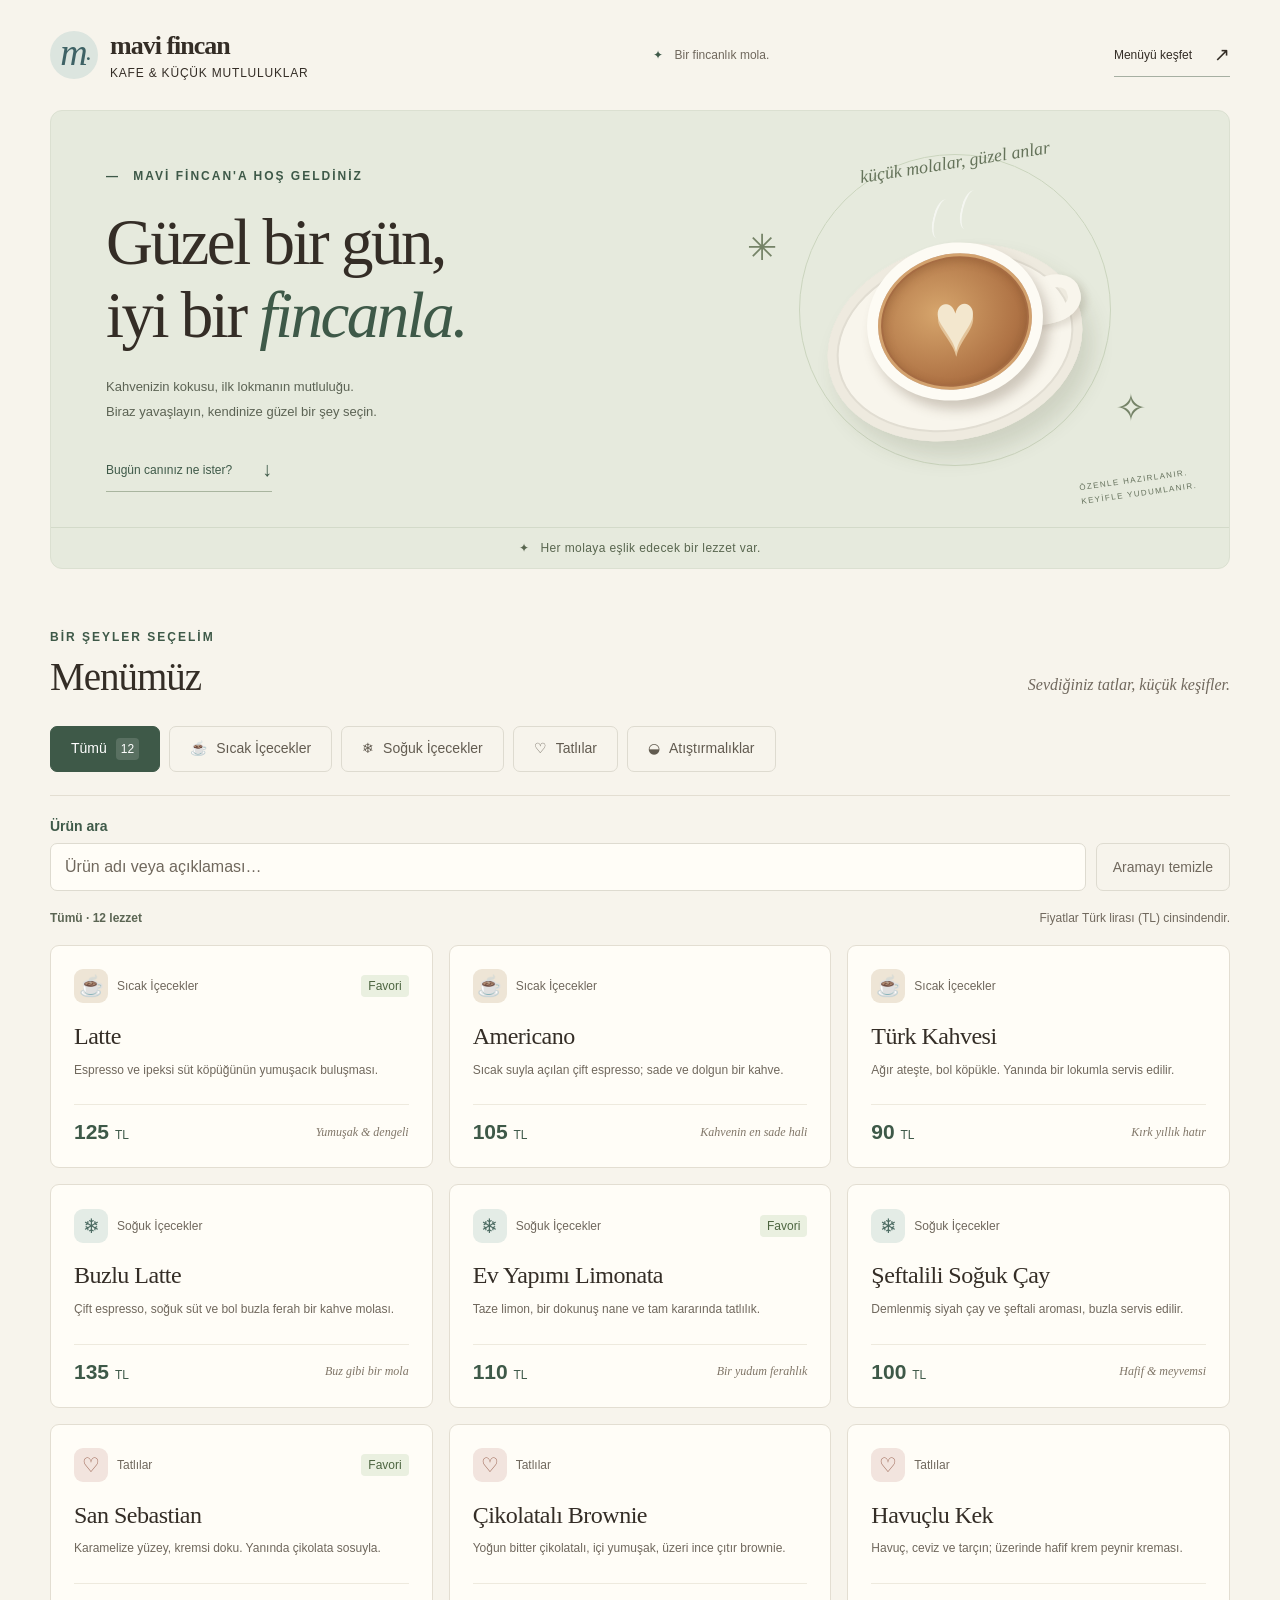
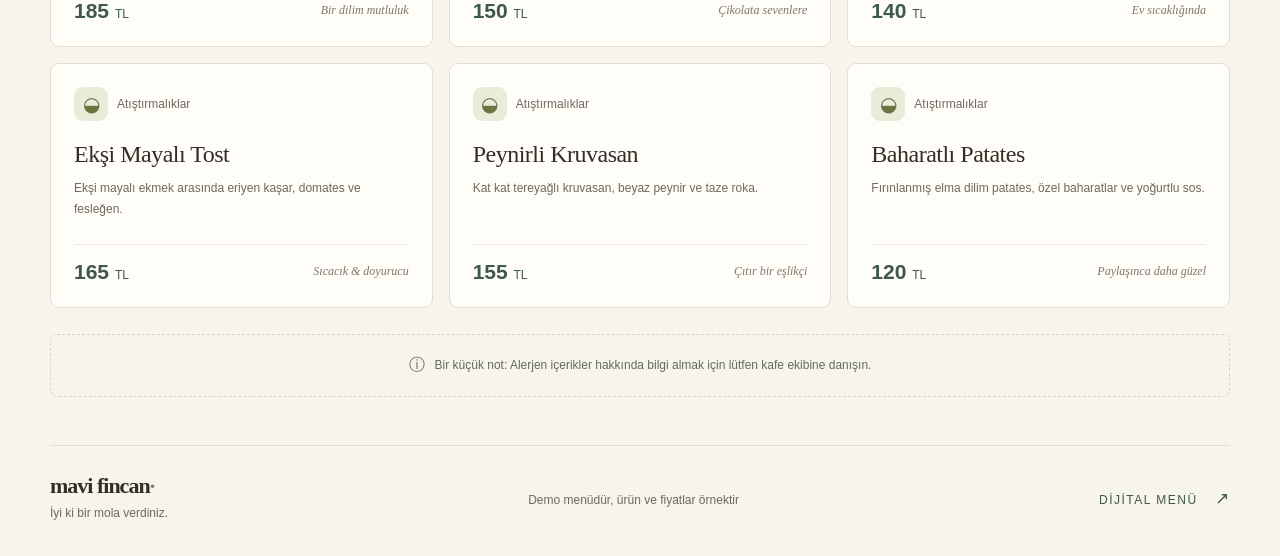
==== index.html @ 56ae2e64 "Mavi Fincan Kafe - ilk calisan surum" ====
<!DOCTYPE html>
<html lang="tr">
<head>
  <meta charset="UTF-8">
  <meta name="viewport" content="width=device-width, initial-scale=1.0">
  <meta name="theme-color" content="#f7f4ec">
  <meta name="description" content="Mavi Fincan Kafe'nin örnek dijital menüsü. Kahveler, serin içecekler, tatlılar ve küçük atıştırmalıklar.">
  <title>Mavi Fincan Kafe — Dijital QR Menü</title>
  <link rel="stylesheet" href="style.css">
  <script src="script.js" defer></script>
</head>
<body>
  <a class="skip-link" href="#menu">Menüye geç</a>
  <header class="site-header wrap">
    <a class="brand" href="index.html" aria-label="Mavi Fincan Kafe ana sayfa">
      <span class="brand-mark" aria-hidden="true">m<span>·</span></span>
      <span class="brand-name">mavi fincan<span>KAFE & KÜÇÜK MUTLULUKLAR</span></span>
    </a>
    <span class="header-note"><span aria-hidden="true">✦</span> Bir fincanlık mola.</span>
    <a class="menu-link" href="#menu">Menüyü keşfet <span aria-hidden="true">↗</span></a>
  </header>

  <main class="wrap">
    <section class="hero" aria-labelledby="welcome-title">
      <div class="hero-copy">
        <p class="eyebrow"><span aria-hidden="true">—</span> MAVİ FİNCAN'A HOŞ GELDİNİZ</p>
        <h1 id="welcome-title">Güzel bir gün,<br>iyi bir <em>fincanla.</em></h1>
        <p class="hero-description">Kahvenizin kokusu, ilk lokmanın mutluluğu.<br>Biraz yavaşlayın, kendinize güzel bir şey seçin.</p>
        <a class="hero-link" href="#menu">Bugün canınız ne ister? <span aria-hidden="true">↓</span></a>
      </div>
      <div class="coffee-scene" aria-hidden="true">
        <span class="scene-caption">küçük molalar, güzel anlar</span>
        <div class="steam steam-one"></div><div class="steam steam-two"></div>
        <div class="saucer"></div>
        <div class="cup-handle"></div>
        <div class="coffee-cup"><div class="coffee"><span class="milk-heart">♥</span></div></div>
        <span class="scene-spark spark-one">✳</span><span class="scene-spark spark-two">✧</span>
        <span class="scene-label">ÖZENLE HAZIRLANIR.<br>KEYİFLE YUDUMLANIR.</span>
      </div>
      <div class="hero-footnote"><span aria-hidden="true">✦</span> Her molaya eşlik edecek bir lezzet var.</div>
    </section>

    <section id="menu" class="menu-section" aria-labelledby="menu-title">
      <div class="section-heading">
        <div><p class="eyebrow">BİR ŞEYLER SEÇELİM</p><h2 id="menu-title">Menümüz</h2></div>
        <p>Sevdiğiniz tatlar, küçük keşifler.</p>
      </div>
      <nav class="category-nav" aria-label="Menü kategorileri" hidden>
        <button type="button" class="category-button is-active" data-filter="all" aria-pressed="true" aria-controls="menu-grid">Tümü <span>12</span></button>
        <button type="button" class="category-button" data-filter="hot" aria-pressed="false" aria-controls="menu-grid"><span aria-hidden="true">☕</span> Sıcak İçecekler</button>
        <button type="button" class="category-button" data-filter="cold" aria-pressed="false" aria-controls="menu-grid"><span aria-hidden="true">❄</span> Soğuk İçecekler</button>
        <button type="button" class="category-button" data-filter="dessert" aria-pressed="false" aria-controls="menu-grid"><span aria-hidden="true">♡</span> Tatlılar</button>
        <button type="button" class="category-button" data-filter="snack" aria-pressed="false" aria-controls="menu-grid"><span aria-hidden="true">◒</span> Atıştırmalıklar</button>
      </nav>
      <div class="menu-search" hidden>
        <label for="product-search">Ürün ara</label>
        <div class="search-controls">
          <input id="product-search" type="search" placeholder="Ürün adı veya açıklaması…" aria-controls="menu-grid" autocomplete="off">
          <button id="clear-search" type="button" disabled>Aramayı temizle</button>
        </div>
      </div>
      <div class="menu-meta"><p id="menu-status" role="status" aria-live="polite" aria-atomic="true">Tümü · 12 lezzet</p><span>Fiyatlar Türk lirası (TL) cinsindendir.</span></div>
      <div id="menu-grid" class="menu-grid">
        <article class="menu-card" data-category="hot">
          <div class="card-top"><span class="product-icon hot" aria-hidden="true">☕</span><span class="product-category">Sıcak İçecekler</span><span class="badge">Favori</span></div>
          <h3>Latte</h3><p>Espresso ve ipeksi süt köpüğünün yumuşacık buluşması.</p><div class="card-bottom"><span class="price">125 <span>TL</span></span><span class="product-note">Yumuşak & dengeli</span></div>
        </article>
        <article class="menu-card" data-category="hot">
          <div class="card-top"><span class="product-icon hot" aria-hidden="true">☕</span><span class="product-category">Sıcak İçecekler</span></div>
          <h3>Americano</h3><p>Sıcak suyla açılan çift espresso; sade ve dolgun bir kahve.</p><div class="card-bottom"><span class="price">105 <span>TL</span></span><span class="product-note">Kahvenin en sade hali</span></div>
        </article>
        <article class="menu-card" data-category="hot">
          <div class="card-top"><span class="product-icon hot" aria-hidden="true">☕</span><span class="product-category">Sıcak İçecekler</span></div>
          <h3>Türk Kahvesi</h3><p>Ağır ateşte, bol köpükle. Yanında bir lokumla servis edilir.</p><div class="card-bottom"><span class="price">90 <span>TL</span></span><span class="product-note">Kırk yıllık hatır</span></div>
        </article>
        <article class="menu-card" data-category="cold">
          <div class="card-top"><span class="product-icon cold" aria-hidden="true">❄</span><span class="product-category">Soğuk İçecekler</span></div>
          <h3>Buzlu Latte</h3><p>Çift espresso, soğuk süt ve bol buzla ferah bir kahve molası.</p><div class="card-bottom"><span class="price">135 <span>TL</span></span><span class="product-note">Buz gibi bir mola</span></div>
        </article>
        <article class="menu-card" data-category="cold">
          <div class="card-top"><span class="product-icon cold" aria-hidden="true">❄</span><span class="product-category">Soğuk İçecekler</span><span class="badge">Favori</span></div>
          <h3>Ev Yapımı Limonata</h3><p>Taze limon, bir dokunuş nane ve tam kararında tatlılık.</p><div class="card-bottom"><span class="price">110 <span>TL</span></span><span class="product-note">Bir yudum ferahlık</span></div>
        </article>
        <article class="menu-card" data-category="cold">
          <div class="card-top"><span class="product-icon cold" aria-hidden="true">❄</span><span class="product-category">Soğuk İçecekler</span></div>
          <h3>Şeftalili Soğuk Çay</h3><p>Demlenmiş siyah çay ve şeftali aroması, buzla servis edilir.</p><div class="card-bottom"><span class="price">100 <span>TL</span></span><span class="product-note">Hafif & meyvemsi</span></div>
        </article>
        <article class="menu-card" data-category="dessert">
          <div class="card-top"><span class="product-icon dessert" aria-hidden="true">♡</span><span class="product-category">Tatlılar</span><span class="badge">Favori</span></div>
          <h3>San Sebastian</h3><p>Karamelize yüzey, kremsi doku. Yanında çikolata sosuyla.</p><div class="card-bottom"><span class="price">185 <span>TL</span></span><span class="product-note">Bir dilim mutluluk</span></div>
        </article>
        <article class="menu-card" data-category="dessert">
          <div class="card-top"><span class="product-icon dessert" aria-hidden="true">♡</span><span class="product-category">Tatlılar</span></div>
          <h3>Çikolatalı Brownie</h3><p>Yoğun bitter çikolatalı, içi yumuşak, üzeri ince çıtır brownie.</p><div class="card-bottom"><span class="price">150 <span>TL</span></span><span class="product-note">Çikolata sevenlere</span></div>
        </article>
        <article class="menu-card" data-category="dessert">
          <div class="card-top"><span class="product-icon dessert" aria-hidden="true">♡</span><span class="product-category">Tatlılar</span></div>
          <h3>Havuçlu Kek</h3><p>Havuç, ceviz ve tarçın; üzerinde hafif krem peynir kreması.</p><div class="card-bottom"><span class="price">140 <span>TL</span></span><span class="product-note">Ev sıcaklığında</span></div>
        </article>
        <article class="menu-card" data-category="snack">
          <div class="card-top"><span class="product-icon snack" aria-hidden="true">◒</span><span class="product-category">Atıştırmalıklar</span></div>
          <h3>Ekşi Mayalı Tost</h3><p>Ekşi mayalı ekmek arasında eriyen kaşar, domates ve fesleğen.</p><div class="card-bottom"><span class="price">165 <span>TL</span></span><span class="product-note">Sıcacık & doyurucu</span></div>
        </article>
        <article class="menu-card" data-category="snack">
          <div class="card-top"><span class="product-icon snack" aria-hidden="true">◒</span><span class="product-category">Atıştırmalıklar</span></div>
          <h3>Peynirli Kruvasan</h3><p>Kat kat tereyağlı kruvasan, beyaz peynir ve taze roka.</p><div class="card-bottom"><span class="price">155 <span>TL</span></span><span class="product-note">Çıtır bir eşlikçi</span></div>
        </article>
        <article class="menu-card" data-category="snack">
          <div class="card-top"><span class="product-icon snack" aria-hidden="true">◒</span><span class="product-category">Atıştırmalıklar</span></div>
          <h3>Baharatlı Patates</h3><p>Fırınlanmış elma dilim patates, özel baharatlar ve yoğurtlu sos.</p><div class="card-bottom"><span class="price">120 <span>TL</span></span><span class="product-note">Paylaşınca daha güzel</span></div>
        </article>
      </div>
      <p id="no-results" class="no-results" hidden>Aradığınız ürün bulunamadı</p>
      <aside class="allergy-note"><span aria-hidden="true">ⓘ</span><p>Bir küçük not: Alerjen içerikler hakkında bilgi almak için lütfen kafe ekibine danışın.</p></aside>
    </section>
  </main>
  <footer class="site-footer wrap"><div><span class="footer-brand">mavi fincan<span>·</span></span><p>İyi ki bir mola verdiniz.</p></div><p>Demo menüdür, ürün ve fiyatlar örnektir</p><span class="footer-label">DİJİTAL MENÜ <span aria-hidden="true">↗</span></span></footer>
</body>
</html>
---- style.css ----
:root {
  color-scheme: light;
  --paper: #f7f4ec;
  --ink: #342d26;
  --muted: #70685d;
  --green: #3e5948;
  --line: #e3ded2;
  --serif: Georgia, 'Times New Roman', serif;
}
* { box-sizing: border-box; }
html { scroll-behavior: smooth; scroll-padding-top: 24px; }
body { margin: 0; background: var(--paper); color: var(--ink); font-family: 'Segoe UI', Arial, sans-serif; -webkit-font-smoothing: antialiased; }
a { color: inherit; }
button { font: inherit; }
[hidden] { display: none !important; }
:focus-visible { outline: 3px solid #24658a; outline-offset: 5px; }
.wrap { width: min(1180px, calc(100% - 40px)); margin-inline: auto; }
.skip-link { position: fixed; z-index: 10; top: 12px; left: 12px; padding: 14px 20px; background: white; border-radius: 8px; transform: translateY(-150%); }
.skip-link:focus { transform: translateY(0); }
.site-header { display: flex; align-items: center; justify-content: space-between; gap: 24px; min-height: 110px; }
.brand { display: flex; align-items: center; gap: 12px; text-decoration: none; }
.brand-mark { display: grid; place-content: center; position: relative; width: 48px; height: 48px; background: #dce5df; color: #3e6265; border-radius: 50%; font: italic 38px var(--serif); padding-bottom: 7px; }
.brand-mark span { position: absolute; right: 7px; bottom: 7px; font-size: 24px; }
.brand-name { font: bold 26px var(--serif); letter-spacing: -1px; }
.brand-name > span { display: block; margin-top: 5px; font: 12px 'Segoe UI', Arial, sans-serif; letter-spacing: .8px; }
.header-note { font-size: 12px; color: var(--muted); }
.header-note > span { margin-right: 8px; color: var(--green); }
.menu-link { display: flex; align-items: center; gap: 22px; min-height: 44px; text-decoration: none; font-size: 12px; border-bottom: 1px solid #a6afa2; }
.menu-link span { font-size: 19px; }
.hero { position: relative; display: grid; grid-template-columns: 1.15fr 1fr; overflow: hidden; background: #e6eadd; border: 1px solid #dbe0d1; border-radius: 12px; }
.hero-copy { position: relative; z-index: 1; padding: 55px 0 76px 55px; }
.eyebrow { margin: 0 0 20px; color: var(--green); font-size: 12px; font-weight: 600; letter-spacing: 2px; line-height: 1.7; }
.eyebrow > span { margin-right: 8px; }
h1 { margin: 0; font: 400 clamp(42px, 5.1vw, 65px)/1.12 var(--serif); letter-spacing: -2.5px; }
h1 em { color: var(--green); font-weight: 400; }
.hero-description { margin: 23px 0 24px; font-size: 13px; line-height: 1.9; color: #5c6354; }
.hero-link { display: inline-flex; gap: 30px; align-items: center; min-height: 44px; color: var(--green); font-size: 12px; text-decoration: none; border-bottom: 1px solid #a9b59f; }
.hero-link span { font-size: 20px; }
.hero-footnote { position: absolute; bottom: 0; width: 100%; padding: 13px 24px; text-align: center; border-top: 1px solid #d3dac9; color: #59664f; font-size: 12px; letter-spacing: .4px; }
.hero-footnote span { margin-right: 7px; }
.coffee-scene { position: relative; min-height: 390px; }
.coffee-scene::before { content: ''; position: absolute; width: 310px; height: 310px; top: 43px; left: 50%; transform: translateX(-50%); border: 1px solid #cbd5be; border-radius: 50%; }
.scene-caption { position: absolute; top: 41px; left: 50%; width: 240px; text-align: center; transform: translateX(-50%) rotate(-9deg); font: italic 18px var(--serif); color: #65735a; }
.saucer { position: absolute; width: 258px; height: 193px; background: #f8f5ec; border-radius: 50%; left: 50%; top: 135px; transform: translateX(-50%) rotate(-14deg); box-shadow: 6px 17px 22px #3c452125, inset 0 0 0 9px #eeeadf, inset 0 0 0 11px #e1ddd2; }
.coffee-cup { position: absolute; top: 132px; left: 50%; transform: translateX(-50%) rotate(-14deg); width: 177px; height: 157px; border: 11px solid #fdfbf4; border-radius: 50%; background: #a66c43; box-shadow: 4px 10px 12px #55412b40, inset 0 0 0 3px #d3a26e; }
.coffee { position: absolute; inset: 5px; border-radius: 50%; background: radial-gradient(ellipse at 40% 40%, #d6a56c, #af7345 65%, #87532e); box-shadow: inset 1px 3px 9px #65361840; display: grid; place-items: center; }
.milk-heart { color: #f3e7ce; font-size: 84px; line-height: 1; transform: rotate(13deg) scaleX(.85); text-shadow: 0 5px 0 #e3c399; }
.cup-handle { position: absolute; top: 165px; left: calc(50% + 63px); width: 63px; height: 47px; border: 13px solid #f8f5ec; border-radius: 45%; transform: rotate(-18deg); box-shadow: 4px 5px 7px #55412b24; }
.steam { position: absolute; z-index: 2; width: 17px; height: 40px; border-left: 2px solid #fff9; border-radius: 50%; top: 88px; left: calc(50% - 22px); transform: rotate(14deg); }
.steam-two { left: calc(50% + 6px); top: 79px; }
.scene-spark { position: absolute; color: #758367; }
.spark-one { top: 116px; left: 12%; font-size: 36px; }
.spark-two { top: 275px; right: 15%; font-size: 38px; }
.scene-label { position: absolute; right: 32px; bottom: 67px; font-size: 8px; line-height: 1.8; letter-spacing: 1.4px; color: #66725d; transform: rotate(-8deg); }
.menu-section { padding-top: 58px; }
.section-heading { display: flex; align-items: flex-end; justify-content: space-between; gap: 20px; margin-bottom: 27px; }
.section-heading .eyebrow { margin-bottom: 6px; font-size: 12px; }
h2 { margin: 0; font: 400 39px var(--serif); letter-spacing: -1px; }
.section-heading > p { margin: 0 0 5px; font: italic 16px var(--serif); color: var(--muted); }
.category-nav { display: flex; flex-wrap: wrap; gap: 9px; border-bottom: 1px solid var(--line); padding-bottom: 23px; }
.category-button { display: inline-flex; justify-content: center; align-items: center; gap: 9px; min-width: 0; max-width: 100%; min-height: 46px; padding: 11px 20px; border-radius: 7px; border: 1px solid #dedbd0; background: transparent; color: #625b50; cursor: pointer; font-size: 14px; line-height: 1.5; overflow-wrap: anywhere; transition: background .16s, color .16s, border-color .16s; }
.category-button > span { font-size: 14px; }
.category-button:first-child > span { font-size: 12px; padding: 2px 5px; background: #ffffff24; border-radius: 4px; }
.category-button:hover { border-color: var(--green); background: #e7ebdf; }
.category-button.is-active { color: #fff; background: var(--green); border-color: var(--green); }
.menu-search { margin-top: 22px; }
.menu-search label { display: block; margin-bottom: 9px; color: var(--green); font-size: 14px; font-weight: 600; }
.search-controls { display: flex; flex-wrap: wrap; gap: 10px; }
.search-controls input { flex: 1 1 220px; min-width: 0; width: 100%; min-height: 48px; border: 1px solid #dedbd0; border-radius: 7px; padding: 12px 14px; background: #fffdf7; color: var(--ink); font: inherit; font-size: 16px; }
.search-controls input::placeholder { color: var(--muted); opacity: 1; }
.search-controls button { min-height: 48px; max-width: 100%; padding: 11px 16px; border: 1px solid #dedbd0; border-radius: 7px; background: transparent; color: var(--green); font-size: 14px; cursor: pointer; }
.search-controls button:hover:not(:disabled) { background: #e7ebdf; border-color: var(--green); }
.search-controls button:disabled { color: var(--muted); cursor: default; }
.no-results { margin: 0; padding: 28px 20px; border: 1px solid var(--line); border-radius: 9px; background: #fffdf7; color: var(--muted); text-align: center; font-size: 16px; line-height: 1.6; }
.menu-meta { display: flex; flex-wrap: wrap; align-items: center; justify-content: space-between; gap: 8px; margin: 20px 0; font-size: 12px; color: var(--muted); }
.menu-meta p { margin: 0; color: #5b6553; font-weight: 600; font-size: 12px; }
.menu-grid { display: grid; grid-template-columns: repeat(3, minmax(0, 1fr)); gap: 16px; }
.menu-card { display: flex; flex-direction: column; padding: 23px; border: 1px solid var(--line); border-radius: 9px; background: #fffdf7; transition: border-color .18s, box-shadow .18s; }
.menu-card:hover { border-color: #b7bfa9; box-shadow: 0 6px 18px #493c2408; }
.card-top { display: flex; align-items: center; gap: 9px; min-height: 35px; margin-bottom: 18px; }
.product-icon { display: grid; place-items: center; width: 34px; height: 34px; flex-shrink: 0; border-radius: 9px; font-size: 20px; }
.hot { background: #eee5d6; color: #7d583a; }
.cold { background: #e4ece6; color: #4b6a61; }
.dessert { background: #f2e4de; color: #9a6351; }
.snack { background: #ebebd9; color: #6d7444; }
.product-category { font-size: 12px; color: var(--muted); }
.badge { margin-left: auto; padding: 4px 7px; border-radius: 4px; background: #eaf0e0; color: #4d6540; font-size: 12px; }
h3 { margin: 0 0 9px; font: 400 24px/1.2 var(--serif); letter-spacing: -.5px; }
.menu-card > p { color: var(--muted); font-size: 12px; line-height: 1.8; margin: 0 0 23px; }
.card-bottom { display: flex; align-items: center; justify-content: space-between; gap: 8px; margin-top: auto; padding-top: 15px; border-top: 1px solid #eeeade; }
.price { color: var(--green); font-size: 21px; font-weight: 600; white-space: nowrap; }
.price > span { font-size: 12px; font-weight: 400; }
.product-note { color: #807668; font: italic 12px var(--serif); text-align: right; }
.allergy-note { display: flex; align-items: center; justify-content: center; gap: 10px; padding: 20px; margin: 26px 0 48px; border: 1px dashed #d4d7c8; border-radius: 7px; color: #646b58; }
.allergy-note p { margin: 0; font-size: 12px; line-height: 1.7; }
.site-footer { display: flex; flex-wrap: wrap; align-items: center; justify-content: space-between; gap: 25px; border-top: 1px solid var(--line); padding-block: 27px 33px; }
.footer-brand { font: bold 22px var(--serif); letter-spacing: -1px; }
.footer-brand > span { color: #688177; }
.site-footer p { margin: 5px 0 0; color: var(--muted); font-size: 12px; line-height: 1.6; }
.footer-label { color: var(--green); font-size: 12px; letter-spacing: 1.5px; white-space: nowrap; }
.footer-label > span { margin-left: 12px; font-size: 17px; }
@media (min-width: 1400px) { .site-header { min-height: 125px; } .hero-copy { padding-top: 65px; padding-bottom: 85px; } }
@media (max-width: 900px) {
  .header-note { display: none; }
  .hero-copy { padding-left: 30px; }
  .coffee-scene { transform: scale(.88); transform-origin: center; }
  .menu-grid { grid-template-columns: repeat(2, minmax(0, 1fr)); }
  .scene-label { right: 0; }
}
@media (max-width: 600px) {
  .wrap { width: calc(100% - 32px); }
  .site-header { min-height: 90px; gap: 12px; flex-wrap: wrap; padding-block: 16px; }
  .brand { gap: 8px; min-width: 0; max-width: 100%; }
  .brand-mark { width: 39px; height: 39px; font-size: 31px; flex-shrink: 0; }
  .brand-name { font-size: 23px; }
  .brand-name > span { font-size: 12px; letter-spacing: .8px; }
  .menu-link { font-size: 12px; gap: 8px; }
  .hero { grid-template-columns: 1fr; }
  .hero-copy { padding: 32px 25px 0; }
  .hero-copy .eyebrow { font-size: 12px; letter-spacing: 1.5px; margin-bottom: 17px; }
  h1 { font-size: clamp(39px, 10vw, 56px); letter-spacing: -1.8px; }
  .hero-description { margin: 18px 0 14px; font-size: 12px; }
  .coffee-scene { height: 275px; min-height: 0; margin-top: -12px; margin-bottom: 31px; transform: scale(.78); transform-origin: center 30%; }
  .scene-caption { top: 28px; }
  .coffee-scene::before { top: 25px; width: 285px; height: 285px; }
  .scene-label { bottom: -14px; right: 4px; }
  .spark-one { left: 6%; }
  .spark-two { right: 4%; top: 225px; }
  .hero-footnote { padding: 12px 9px; font-size: 12px; }
  .menu-section { padding-top: 35px; }
  .section-heading { margin-bottom: 22px; }
  h2 { font-size: 34px; }
  .section-heading > p { font-size: 12px; max-width: 115px; text-align: right; line-height: 1.5; }
  .category-nav { gap: 7px; padding-bottom: 18px; }
  .category-button { flex: 1 1 auto; padding: 11px 12px; font-size: 14px; }
  .menu-meta { margin-block: 17px; gap: 9px; }
  .menu-meta > span { font-size: 12px; }
  .menu-grid { grid-template-columns: 1fr; gap: 12px; }
  .menu-card { padding: 20px; }
  .card-top { margin-bottom: 14px; }
  .menu-card > p { font-size: 13px; margin-bottom: 18px; }
  .product-category { font-size: 12px; }
  .product-note { font-size: 12px; }
  .allergy-note { justify-content: flex-start; padding: 15px; margin-bottom: 30px; }
  .site-footer { flex-wrap: wrap; gap: 18px; }
  .site-footer > p { order: 3; width: 100%; border-top: 1px solid var(--line); padding-top: 16px; }
}
@media (prefers-reduced-motion: reduce) { html { scroll-behavior: auto; } *, *::before, *::after { transition: none !important; } }
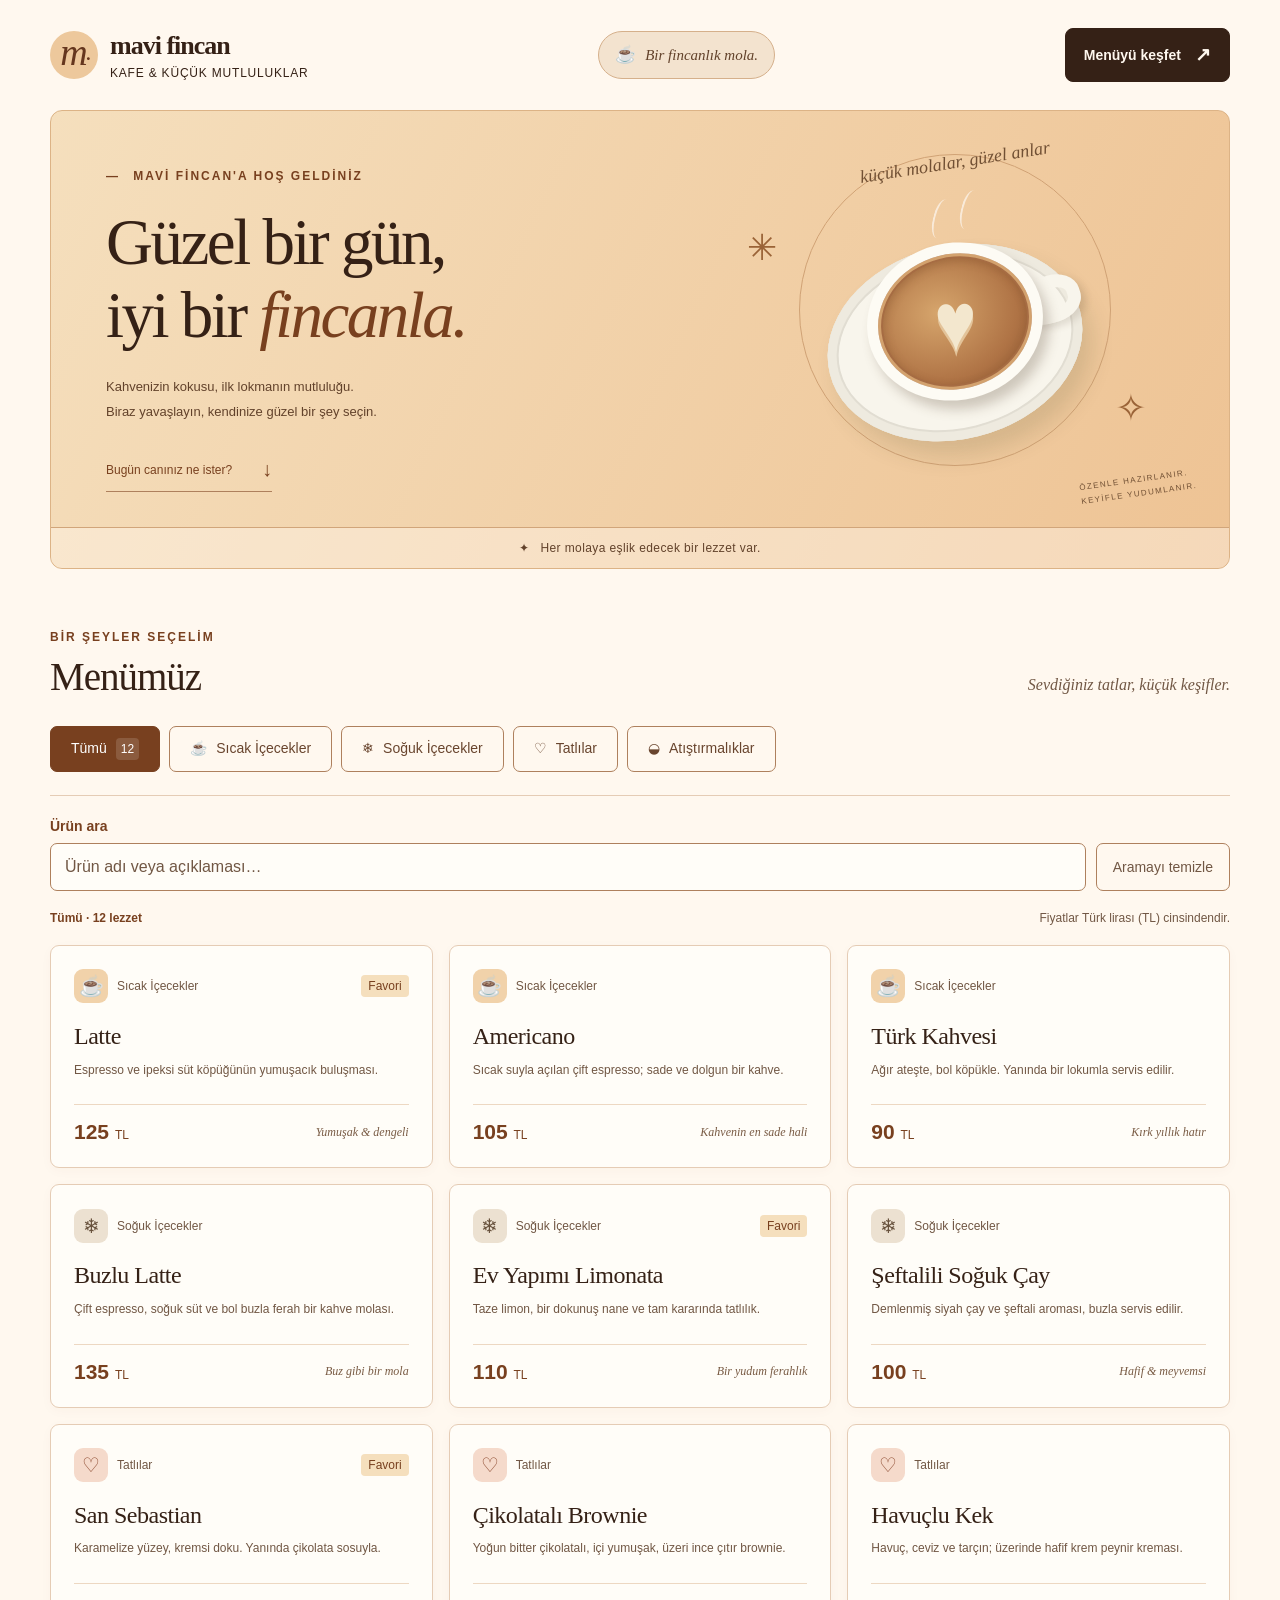
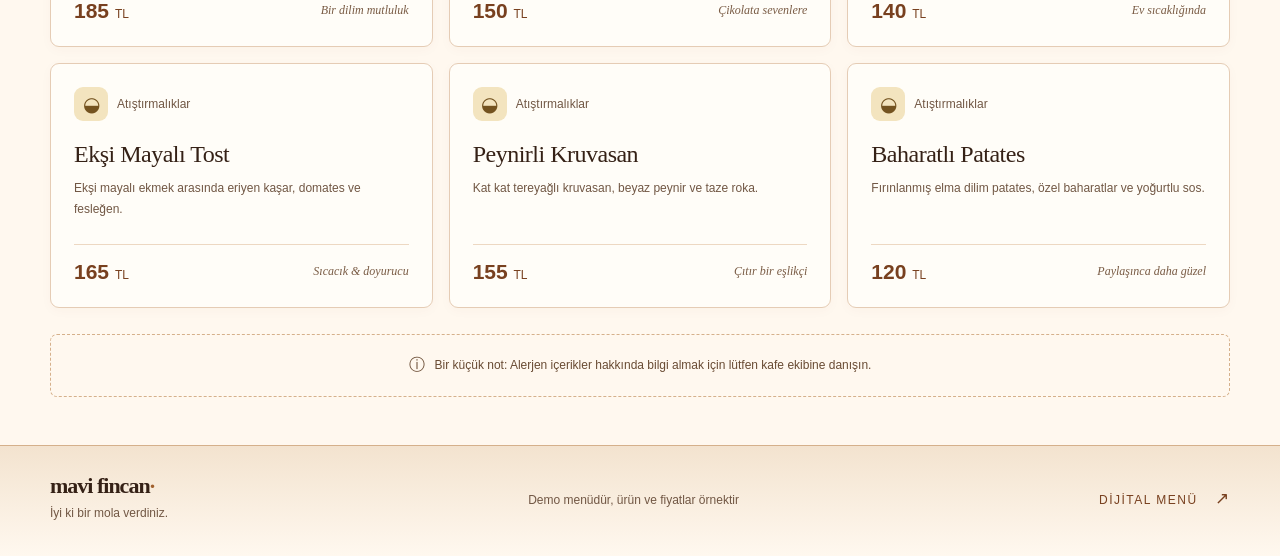
==== commit 1ca9a0aa: "Improve cafe design and mobile header" ====
--- a/index.html
+++ b/index.html
@@ -16,7 +16,7 @@
       <span class="brand-mark" aria-hidden="true">m<span>·</span></span>
       <span class="brand-name">mavi fincan<span>KAFE & KÜÇÜK MUTLULUKLAR</span></span>
     </a>
-    <span class="header-note"><span aria-hidden="true">✦</span> Bir fincanlık mola.</span>
+    <span class="header-note"><span aria-hidden="true">☕</span> Bir fincanlık mola.</span>
     <a class="menu-link" href="#menu">Menüyü keşfet <span aria-hidden="true">↗</span></a>
   </header>
 
--- a/style.css
+++ b/style.css
@@ -1,10 +1,10 @@
 :root {
   color-scheme: light;
-  --paper: #f7f4ec;
-  --ink: #342d26;
-  --muted: #70685d;
-  --green: #3e5948;
-  --line: #e3ded2;
+  --paper: #fff8ef;
+  --ink: #352116;
+  --muted: #715744;
+  --accent: #78401f;
+  --line: #e5ccb5;
   --serif: Georgia, 'Times New Roman', serif;
 }
 * { box-sizing: border-box; }
@@ -19,28 +19,29 @@
 .skip-link:focus { transform: translateY(0); }
 .site-header { display: flex; align-items: center; justify-content: space-between; gap: 24px; min-height: 110px; }
 .brand { display: flex; align-items: center; gap: 12px; text-decoration: none; }
-.brand-mark { display: grid; place-content: center; position: relative; width: 48px; height: 48px; background: #dce5df; color: #3e6265; border-radius: 50%; font: italic 38px var(--serif); padding-bottom: 7px; }
+.brand-mark { display: grid; place-content: center; position: relative; width: 48px; height: 48px; background: #edc89c; color: #65361e; border-radius: 50%; font: italic 38px var(--serif); padding-bottom: 7px; }
 .brand-mark span { position: absolute; right: 7px; bottom: 7px; font-size: 24px; }
 .brand-name { font: bold 26px var(--serif); letter-spacing: -1px; }
 .brand-name > span { display: block; margin-top: 5px; font: 12px 'Segoe UI', Arial, sans-serif; letter-spacing: .8px; }
-.header-note { font-size: 12px; color: var(--muted); }
-.header-note > span { margin-right: 8px; color: var(--green); }
-.menu-link { display: flex; align-items: center; gap: 22px; min-height: 44px; text-decoration: none; font-size: 12px; border-bottom: 1px solid #a6afa2; }
-.menu-link span { font-size: 19px; }
-.hero { position: relative; display: grid; grid-template-columns: 1.15fr 1fr; overflow: hidden; background: #e6eadd; border: 1px solid #dbe0d1; border-radius: 12px; }
+.header-note { display: inline-flex; align-items: center; gap: 9px; max-width: 100%; padding: 10px 16px; border: 1px solid #d5b08b; border-radius: 999px; background: #f3e3cf; color: #62422b; font: italic 15px/1.5 var(--serif); }
+.header-note > span { flex-shrink: 0; color: var(--accent); font-size: 17px; font-style: normal; }
+.menu-link { display: inline-flex; justify-content: center; align-items: center; gap: 14px; min-height: 48px; max-width: 100%; padding: 12px 18px; text-decoration: none; font-size: 14px; font-weight: 600; line-height: 1.5; border: 1px solid #352116; border-radius: 8px; background: #352116; color: #fff8ef; transition: background-color .16s, border-color .16s; }
+.menu-link:hover { background: #623b25; border-color: #623b25; }
+.menu-link span { flex-shrink: 0; font-size: 19px; }
+.hero { position: relative; display: grid; grid-template-columns: 1.15fr 1fr; overflow: hidden; background: linear-gradient(115deg, #f5dfbd, #eec394); border: 1px solid #dcb386; border-radius: 12px; }
 .hero-copy { position: relative; z-index: 1; padding: 55px 0 76px 55px; }
-.eyebrow { margin: 0 0 20px; color: var(--green); font-size: 12px; font-weight: 600; letter-spacing: 2px; line-height: 1.7; }
+.eyebrow { margin: 0 0 20px; color: var(--accent); font-size: 12px; font-weight: 600; letter-spacing: 2px; line-height: 1.7; }
 .eyebrow > span { margin-right: 8px; }
 h1 { margin: 0; font: 400 clamp(42px, 5.1vw, 65px)/1.12 var(--serif); letter-spacing: -2.5px; }
-h1 em { color: var(--green); font-weight: 400; }
-.hero-description { margin: 23px 0 24px; font-size: 13px; line-height: 1.9; color: #5c6354; }
-.hero-link { display: inline-flex; gap: 30px; align-items: center; min-height: 44px; color: var(--green); font-size: 12px; text-decoration: none; border-bottom: 1px solid #a9b59f; }
+h1 em { color: var(--accent); font-weight: 400; }
+.hero-description { margin: 23px 0 24px; font-size: 13px; line-height: 1.9; color: #62422b; }
+.hero-link { display: inline-flex; gap: 30px; align-items: center; min-height: 44px; color: var(--accent); font-size: 12px; text-decoration: none; border-bottom: 1px solid #ae805d; }
 .hero-link span { font-size: 20px; }
-.hero-footnote { position: absolute; bottom: 0; width: 100%; padding: 13px 24px; text-align: center; border-top: 1px solid #d3dac9; color: #59664f; font-size: 12px; letter-spacing: .4px; }
+.hero-footnote { position: absolute; bottom: 0; width: 100%; padding: 13px 24px; text-align: center; border-top: 1px solid #d1a57a; background: #fff8ef66; color: #62422b; font-size: 12px; letter-spacing: .4px; }
 .hero-footnote span { margin-right: 7px; }
 .coffee-scene { position: relative; min-height: 390px; }
-.coffee-scene::before { content: ''; position: absolute; width: 310px; height: 310px; top: 43px; left: 50%; transform: translateX(-50%); border: 1px solid #cbd5be; border-radius: 50%; }
-.scene-caption { position: absolute; top: 41px; left: 50%; width: 240px; text-align: center; transform: translateX(-50%) rotate(-9deg); font: italic 18px var(--serif); color: #65735a; }
+.coffee-scene::before { content: ''; position: absolute; width: 310px; height: 310px; top: 43px; left: 50%; transform: translateX(-50%); border: 1px solid #d0a275; border-radius: 50%; }
+.scene-caption { position: absolute; top: 41px; left: 50%; width: 240px; text-align: center; transform: translateX(-50%) rotate(-9deg); font: italic 18px var(--serif); color: #715034; }
 .saucer { position: absolute; width: 258px; height: 193px; background: #f8f5ec; border-radius: 50%; left: 50%; top: 135px; transform: translateX(-50%) rotate(-14deg); box-shadow: 6px 17px 22px #3c452125, inset 0 0 0 9px #eeeadf, inset 0 0 0 11px #e1ddd2; }
 .coffee-cup { position: absolute; top: 132px; left: 50%; transform: translateX(-50%) rotate(-14deg); width: 177px; height: 157px; border: 11px solid #fdfbf4; border-radius: 50%; background: #a66c43; box-shadow: 4px 10px 12px #55412b40, inset 0 0 0 3px #d3a26e; }
 .coffee { position: absolute; inset: 5px; border-radius: 50%; background: radial-gradient(ellipse at 40% 40%, #d6a56c, #af7345 65%, #87532e); box-shadow: inset 1px 3px 9px #65361840; display: grid; place-items: center; }
@@ -48,56 +49,57 @@
 .cup-handle { position: absolute; top: 165px; left: calc(50% + 63px); width: 63px; height: 47px; border: 13px solid #f8f5ec; border-radius: 45%; transform: rotate(-18deg); box-shadow: 4px 5px 7px #55412b24; }
 .steam { position: absolute; z-index: 2; width: 17px; height: 40px; border-left: 2px solid #fff9; border-radius: 50%; top: 88px; left: calc(50% - 22px); transform: rotate(14deg); }
 .steam-two { left: calc(50% + 6px); top: 79px; }
-.scene-spark { position: absolute; color: #758367; }
+.scene-spark { position: absolute; color: #9a6337; }
 .spark-one { top: 116px; left: 12%; font-size: 36px; }
 .spark-two { top: 275px; right: 15%; font-size: 38px; }
-.scene-label { position: absolute; right: 32px; bottom: 67px; font-size: 8px; line-height: 1.8; letter-spacing: 1.4px; color: #66725d; transform: rotate(-8deg); }
+.scene-label { position: absolute; right: 32px; bottom: 67px; font-size: 8px; line-height: 1.8; letter-spacing: 1.4px; color: #715034; transform: rotate(-8deg); }
 .menu-section { padding-top: 58px; }
 .section-heading { display: flex; align-items: flex-end; justify-content: space-between; gap: 20px; margin-bottom: 27px; }
 .section-heading .eyebrow { margin-bottom: 6px; font-size: 12px; }
 h2 { margin: 0; font: 400 39px var(--serif); letter-spacing: -1px; }
 .section-heading > p { margin: 0 0 5px; font: italic 16px var(--serif); color: var(--muted); }
 .category-nav { display: flex; flex-wrap: wrap; gap: 9px; border-bottom: 1px solid var(--line); padding-bottom: 23px; }
-.category-button { display: inline-flex; justify-content: center; align-items: center; gap: 9px; min-width: 0; max-width: 100%; min-height: 46px; padding: 11px 20px; border-radius: 7px; border: 1px solid #dedbd0; background: transparent; color: #625b50; cursor: pointer; font-size: 14px; line-height: 1.5; overflow-wrap: anywhere; transition: background .16s, color .16s, border-color .16s; }
+.category-button { display: inline-flex; justify-content: center; align-items: center; gap: 9px; min-width: 0; max-width: 100%; min-height: 46px; padding: 11px 20px; border-radius: 7px; border: 1px solid #ae805d; background: transparent; color: #69452e; cursor: pointer; font-size: 14px; line-height: 1.5; overflow-wrap: anywhere; transition: background .16s, color .16s, border-color .16s; }
 .category-button > span { font-size: 14px; }
 .category-button:first-child > span { font-size: 12px; padding: 2px 5px; background: #ffffff24; border-radius: 4px; }
-.category-button:hover { border-color: var(--green); background: #e7ebdf; }
-.category-button.is-active { color: #fff; background: var(--green); border-color: var(--green); }
+.category-button:hover { border-color: var(--accent); background: #f3dfc6; }
+.category-button.is-active { color: #fff; background: var(--accent); border-color: var(--accent); }
 .menu-search { margin-top: 22px; }
-.menu-search label { display: block; margin-bottom: 9px; color: var(--green); font-size: 14px; font-weight: 600; }
+.menu-search label { display: block; margin-bottom: 9px; color: var(--accent); font-size: 14px; font-weight: 600; }
 .search-controls { display: flex; flex-wrap: wrap; gap: 10px; }
-.search-controls input { flex: 1 1 220px; min-width: 0; width: 100%; min-height: 48px; border: 1px solid #dedbd0; border-radius: 7px; padding: 12px 14px; background: #fffdf7; color: var(--ink); font: inherit; font-size: 16px; }
+.search-controls input { flex: 1 1 220px; min-width: 0; width: 100%; min-height: 48px; border: 1px solid #ae805d; border-radius: 7px; padding: 12px 14px; background: #fffdf8; color: var(--ink); font: inherit; font-size: 16px; }
 .search-controls input::placeholder { color: var(--muted); opacity: 1; }
-.search-controls button { min-height: 48px; max-width: 100%; padding: 11px 16px; border: 1px solid #dedbd0; border-radius: 7px; background: transparent; color: var(--green); font-size: 14px; cursor: pointer; }
-.search-controls button:hover:not(:disabled) { background: #e7ebdf; border-color: var(--green); }
+.search-controls button { min-height: 48px; max-width: 100%; padding: 11px 16px; border: 1px solid #ae805d; border-radius: 7px; background: transparent; color: var(--accent); font-size: 14px; cursor: pointer; }
+.search-controls button:hover:not(:disabled) { background: #f3dfc6; border-color: var(--accent); }
 .search-controls button:disabled { color: var(--muted); cursor: default; }
-.no-results { margin: 0; padding: 28px 20px; border: 1px solid var(--line); border-radius: 9px; background: #fffdf7; color: var(--muted); text-align: center; font-size: 16px; line-height: 1.6; }
+.no-results { margin: 0; padding: 28px 20px; border: 1px solid var(--line); border-radius: 9px; background: #fffdf8; color: var(--muted); text-align: center; font-size: 16px; line-height: 1.6; }
 .menu-meta { display: flex; flex-wrap: wrap; align-items: center; justify-content: space-between; gap: 8px; margin: 20px 0; font-size: 12px; color: var(--muted); }
-.menu-meta p { margin: 0; color: #5b6553; font-weight: 600; font-size: 12px; }
+.menu-meta p { margin: 0; color: #78401f; font-weight: 600; font-size: 12px; }
 .menu-grid { display: grid; grid-template-columns: repeat(3, minmax(0, 1fr)); gap: 16px; }
-.menu-card { display: flex; flex-direction: column; padding: 23px; border: 1px solid var(--line); border-radius: 9px; background: #fffdf7; transition: border-color .18s, box-shadow .18s; }
-.menu-card:hover { border-color: #b7bfa9; box-shadow: 0 6px 18px #493c2408; }
+.menu-card { display: flex; flex-direction: column; padding: 23px; border: 1px solid var(--line); border-radius: 9px; background: #fffdf8; box-shadow: 0 3px 12px #78401f08; transition: border-color .18s, box-shadow .18s; }
+.menu-card:hover { border-color: #bd8956; box-shadow: 0 6px 18px #78401f14; }
 .card-top { display: flex; align-items: center; gap: 9px; min-height: 35px; margin-bottom: 18px; }
 .product-icon { display: grid; place-items: center; width: 34px; height: 34px; flex-shrink: 0; border-radius: 9px; font-size: 20px; }
-.hot { background: #eee5d6; color: #7d583a; }
-.cold { background: #e4ece6; color: #4b6a61; }
-.dessert { background: #f2e4de; color: #9a6351; }
-.snack { background: #ebebd9; color: #6d7444; }
+.hot { background: #f1d2aa; color: #78401f; }
+.cold { background: #ece1d1; color: #66503b; }
+.dessert { background: #f5dacb; color: #8b482d; }
+.snack { background: #f3e4bf; color: #745320; }
 .product-category { font-size: 12px; color: var(--muted); }
-.badge { margin-left: auto; padding: 4px 7px; border-radius: 4px; background: #eaf0e0; color: #4d6540; font-size: 12px; }
+.badge { margin-left: auto; padding: 4px 7px; border-radius: 4px; background: #f5dfbd; color: #78401f; font-size: 12px; }
 h3 { margin: 0 0 9px; font: 400 24px/1.2 var(--serif); letter-spacing: -.5px; }
 .menu-card > p { color: var(--muted); font-size: 12px; line-height: 1.8; margin: 0 0 23px; }
-.card-bottom { display: flex; align-items: center; justify-content: space-between; gap: 8px; margin-top: auto; padding-top: 15px; border-top: 1px solid #eeeade; }
-.price { color: var(--green); font-size: 21px; font-weight: 600; white-space: nowrap; }
+.card-bottom { display: flex; align-items: center; justify-content: space-between; gap: 8px; margin-top: auto; padding-top: 15px; border-top: 1px solid #edd8c2; }
+.price { color: var(--accent); font-size: 21px; font-weight: 600; white-space: nowrap; }
 .price > span { font-size: 12px; font-weight: 400; }
-.product-note { color: #807668; font: italic 12px var(--serif); text-align: right; }
-.allergy-note { display: flex; align-items: center; justify-content: center; gap: 10px; padding: 20px; margin: 26px 0 48px; border: 1px dashed #d4d7c8; border-radius: 7px; color: #646b58; }
+.product-note { color: #795b44; font: italic 12px var(--serif); text-align: right; }
+.allergy-note { display: flex; align-items: center; justify-content: center; gap: 10px; padding: 20px; margin: 26px 0 48px; border: 1px dashed #d5b08b; border-radius: 7px; color: #694b33; }
 .allergy-note p { margin: 0; font-size: 12px; line-height: 1.7; }
-.site-footer { display: flex; flex-wrap: wrap; align-items: center; justify-content: space-between; gap: 25px; border-top: 1px solid var(--line); padding-block: 27px 33px; }
+.site-footer { display: flex; flex-wrap: wrap; align-items: center; justify-content: space-between; gap: 25px; border-top: 1px solid #d5b08b; background: linear-gradient(180deg, #f3e3cf, #fff8ef); padding-block: 27px 33px; }
+.site-footer.wrap { width: 100%; padding-inline: max(20px, calc((100% - 1180px) / 2)); }
 .footer-brand { font: bold 22px var(--serif); letter-spacing: -1px; }
-.footer-brand > span { color: #688177; }
+.footer-brand > span { color: #a1602d; }
 .site-footer p { margin: 5px 0 0; color: var(--muted); font-size: 12px; line-height: 1.6; }
-.footer-label { color: var(--green); font-size: 12px; letter-spacing: 1.5px; white-space: nowrap; }
+.footer-label { color: var(--accent); font-size: 12px; letter-spacing: 1.5px; white-space: nowrap; }
 .footer-label > span { margin-left: 12px; font-size: 17px; }
 @media (min-width: 1400px) { .site-header { min-height: 125px; } .hero-copy { padding-top: 65px; padding-bottom: 85px; } }
 @media (max-width: 900px) {
@@ -114,7 +116,7 @@
   .brand-mark { width: 39px; height: 39px; font-size: 31px; flex-shrink: 0; }
   .brand-name { font-size: 23px; }
   .brand-name > span { font-size: 12px; letter-spacing: .8px; }
-  .menu-link { font-size: 12px; gap: 8px; }
+  .menu-link { font-size: 14px; gap: 10px; }
   .hero { grid-template-columns: 1fr; }
   .hero-copy { padding: 32px 25px 0; }
   .hero-copy .eyebrow { font-size: 12px; letter-spacing: 1.5px; margin-bottom: 17px; }
@@ -143,6 +145,7 @@
   .product-note { font-size: 12px; }
   .allergy-note { justify-content: flex-start; padding: 15px; margin-bottom: 30px; }
   .site-footer { flex-wrap: wrap; gap: 18px; }
+  .site-footer.wrap { padding-inline: 16px; }
   .site-footer > p { order: 3; width: 100%; border-top: 1px solid var(--line); padding-top: 16px; }
 }
 @media (prefers-reduced-motion: reduce) { html { scroll-behavior: auto; } *, *::before, *::after { transition: none !important; } }
